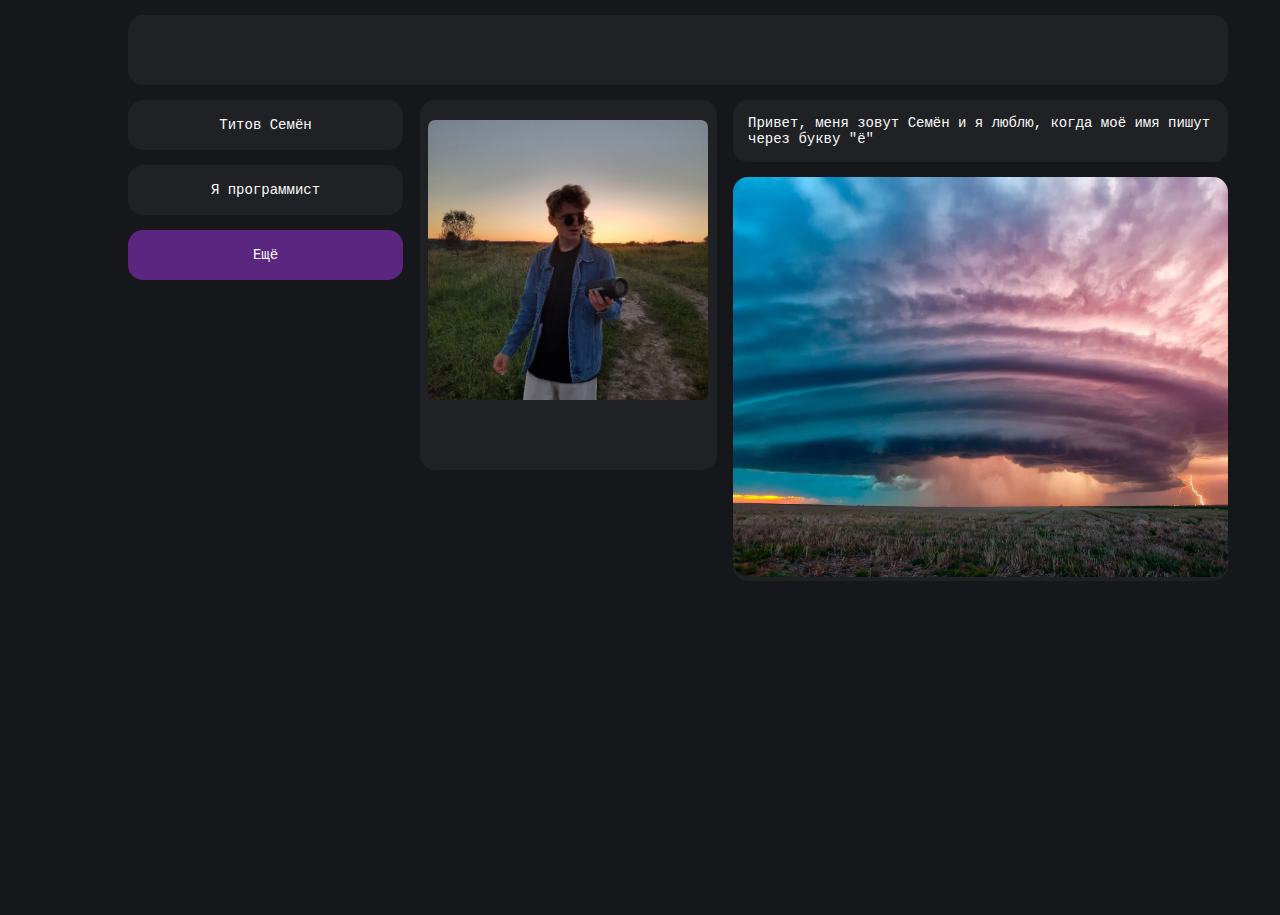
==== index.html @ ec38b3da "Initial commit" ====
<!DOCTYPE html>
<html lang="ru">
<head>
    <meta charset="UTF-8">
    <meta http-equiv="X-UA-Compatible" content="IE=edge">
    <meta name="viewport" content="width=device-width, initial-scale=1.0">
    <title>Titik Universe</title>
    <link rel="stylesheet" href="./style/style.css">
</head>
<body>
    <div class="main">
        <div class="header">
            
        </div>
        <div class="page">
            <div class="left-side">
                <div id="name" class="top-info"><span>Титов Семён</span></div>
                <div id="status" class="top-info"><span>Я программист</span></div>
                <div id="more" class="top-info"><span>Ещё</span></div>
            </div>
            <div class="middle">
                <div id="avatar-container">
                    <img id="avatar" src="./img/avatar.jpg" alt="">
                </div>
            </div>
            <div class="right-side">
                <div class="wall">
                    <div class="post post-text">
                        Привет, меня зовут Семён и я люблю, когда моё имя пишут через букву "ё"
                    </div>
                    <div class="post post-image">
                        <img src="./img/postexample.jpg" alt="">
                    </div>
                </div>
            </div>
        </div>
    </div>    
</body>
</html>
---- style/style.css ----
/* https://colorscheme.ru/#4D11Tw0w0w0w0 */

html, body {
    margin: 0;
    padding: 0;
    outline: none;
    height: 100%;
    font-family: monospace;
}

body{
    background-color: #16171b;
    color: #f9fafa; /* #717276 */
    font-size: 14px;
}
.main {
    width: 80%;
    min-width: 1100px;
    margin: 0px 10%;
}

.header {
    width: 100%;
    height: 70px;
    margin: 15px 0px;
    background-color: #202125;
    border-radius: 15px;
}

.page {
    display: flex;
    flex-direction: row;
    margin-top: 5px;
}

.left-side {
    width: 25%;
}
.top-info {
    width: 100%;
    height: 50px;
    background-color: #202125;
    font-weight: 400;
    margin-bottom: 15px;
    border-radius: 15px;
    display: flex;
    justify-content: center;
    align-items: center;
}
#more {
    background-color: #5B2680;
}

.middle {
    width: 30%;
}
#avatar-container {
    background-color: #202125;
    width: 90%;
    height: 370px;
    margin: 0px auto;
    display: flex;
    justify-content: center;
    border-radius: 15px;
}
#avatar {
    margin-top: 20px;
    width: 280px;
    height: 280px;
    border-radius: 7px;
    object-fit: cover;
}

.right-side {
    width: 45%;
}
.wall {
    width: 100%;
}
.post {
    background-color: #202125;
    border-radius: 15px;
    margin-bottom: 15px;
}
.post-text {
    padding: 15px;
}
.post-image {
    padding: 0px;
}
.post-image img {
    min-height: 400px;
    max-height: 700px;
    width: 100%;
    max-width: 100%;
    border-radius: 15px;
    padding: 0px;
    margin: 0px;
    object-fit: cover;
}

.shadow {
    -webkit-box-shadow: 4px 4px 16px -4px rgba(102, 126, 144, 0.18);
    -moz-box-shadow: 4px 4px 16px -4px rgba(102, 126, 144, 0.18);
    box-shadow: 4px 4px 16px -4px rgba(102, 126, 144, 0.18);
}
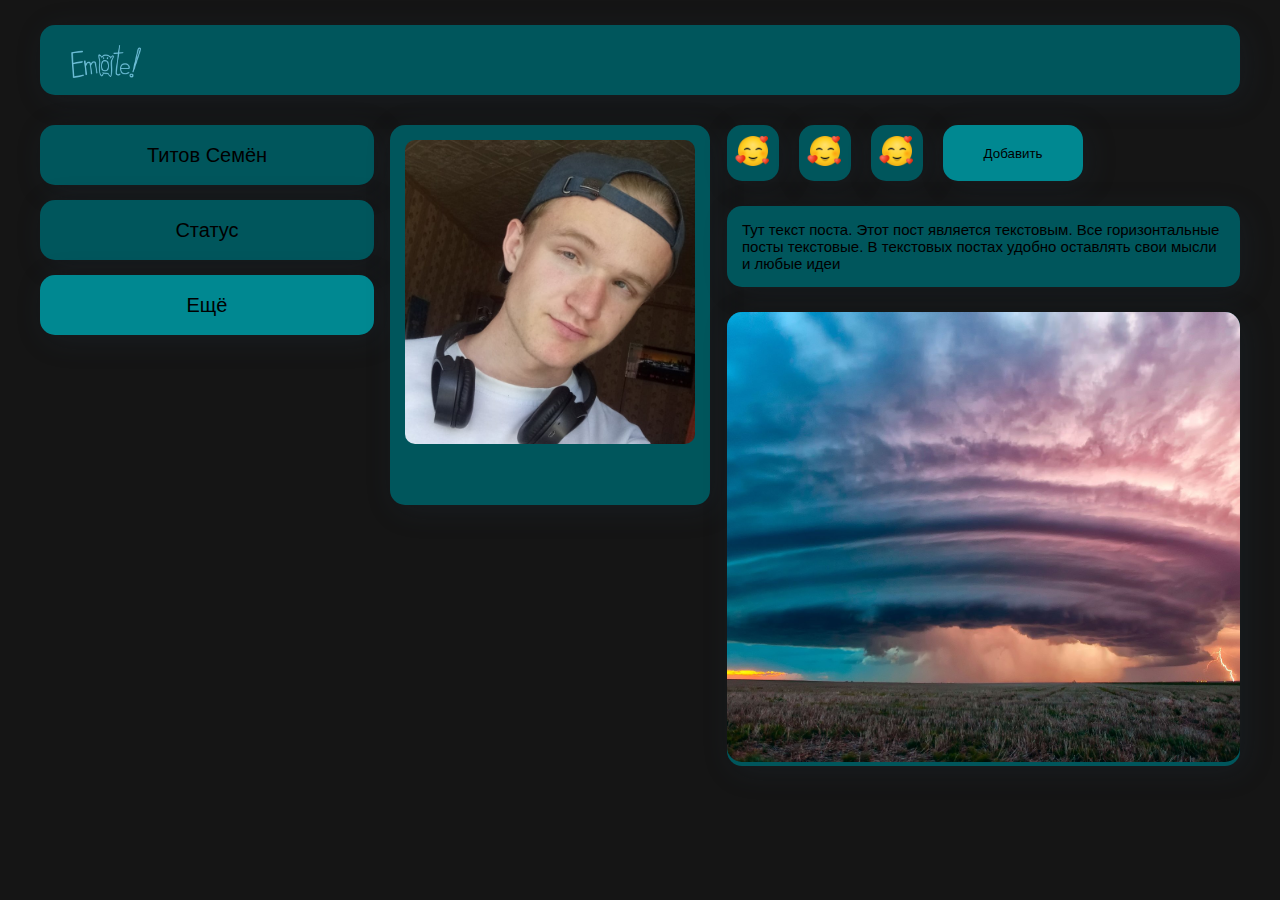
==== commit 969e71d7: "Новая синяя цветовая схема" ====
--- a/index.html
+++ b/index.html
@@ -2,38 +2,68 @@
 <html lang="ru">
 <head>
     <meta charset="UTF-8">
-    <meta http-equiv="X-UA-Compatible" content="IE=edge">
     <meta name="viewport" content="width=device-width, initial-scale=1.0">
-    <title>Titik Universe</title>
-    <link rel="stylesheet" href="./style/style.css">
+    <link rel="stylesheet" type="text/css" href="./style/style.css">
+    <title>Emote</title>
 </head>
 <body>
-    <div class="main">
-        <div class="header">
-            
-        </div>
-        <div class="page">
-            <div class="left-side">
-                <div id="name" class="top-info"><span>Титов Семён</span></div>
-                <div id="status" class="top-info"><span>Я программист</span></div>
-                <div id="more" class="top-info"><span>Ещё</span></div>
+    <section id="main">
+        <header id="header" class="box-radius-white shadow">
+            <div id="logo">
+                <img src="./img/logo.png" alt="LOGO">
             </div>
-            <div class="middle">
-                <div id="avatar-container">
-                    <img id="avatar" src="./img/avatar.jpg" alt="">
+        </header>
+
+        <article id="content-page">
+            <div id="left">
+                <div class="top-info">
+                    <div class="box-radius-white shadow" id="name"><span>Титов Семён</span></div>
+                    <div class="box-radius-white shadow" id="status"><span>Статус</span></div>
+                    <div class="box-radius-white shadow" id="more-top-info"><span>Ещё</span></div>
                 </div>
             </div>
-            <div class="right-side">
-                <div class="wall">
-                    <div class="post post-text">
-                        Привет, меня зовут Семён и я люблю, когда моё имя пишут через букву "ё"
+
+            <div id="center">
+                <div class="avatar-container box-radius-white shadow">
+                    <img src="./img/avatar.jpg" alt="AVTR">
+                </div>
+            </div>
+
+            <div id="right">
+                <div id="right-top-content">
+                    <div class="emote-item-menu">
+                        <div class="emote-item box-radius-white shadow"><img src="./img/icon/hearts-icon.png" alt=""></div>
+                        <div class="emote-item box-radius-white shadow"><img src="./img/icon/hearts-icon.png" alt=""></div>
+                        <div class="emote-item box-radius-white shadow"><img src="./img/icon/hearts-icon.png" alt=""></div>
+                        <button id="add-post-btn" class="main-btn shadow">Добавить</button>
                     </div>
-                    <div class="post post-image">
-                        <img src="./img/postexample.jpg" alt="">
+                    <div class="wall">
+    
+                        <div class="post text-post box-radius-white shadow">
+                            <div class="post-content">
+                                <span>Тут текст поста. Этот пост является текстовым. Все горизонтальные посты текстовые. В текстовых постах удобно оставлять свои мысли и любые идеи</span>
+                            </div>
+                            <!-- <div class="post-option">
+                                <hr>
+                                <img src="./img/icon/like-red.png" alt="LIKE">
+                                <img src="./img/icon/comment-white-oval-bubble.png" alt="COMMENT">
+                            </div> -->
+                        </div>
+    
+                        <div class="post image-post box-radius-white shadow">
+                            <div class="post-content">
+                                <img src="./img/tornado.jpg" alt="">
+                            </div>
+                            <!-- <div class="post-option">
+                                <hr>
+                                <img src="./img/icon/like-red.png" alt="LIKE">
+                                <img src="./img/icon/comment-white-oval-bubble.png" alt="COMMENT">
+                            </div> -->
+                        </div>
                     </div>
                 </div>
             </div>
-        </div>
-    </div>    
+        </article>
+    </section>
 </body>
 </html>--- a/style/style.css
+++ b/style/style.css
@@ -1,106 +1,159 @@
-/* https://colorscheme.ru/#4D11Tw0w0w0w0 */
-
-html, body {
+* {
     margin: 0;
     padding: 0;
+    font-family: Verdana, Helvetica, Arial, Sans-serif;
     outline: none;
-    height: 100%;
-    font-family: monospace;
+}
+body {
+    top: 0;
+    left: 0;
+    right: 0;
+    background-color: #151515;
+}
+.box-radius-white {
+    background-color: #00565c;
+    border-radius: 15px;
+}
+.shadow {
+    -webkit-box-shadow: 5px 5px 30px 0px rgba(34, 60, 80, 0.2);
+    -moz-box-shadow: 5px 5px 30px 0px rgba(34, 60, 80, 0.2);
+    box-shadow: 5px 5px 30px 0px rgba(34, 60, 80, 0.2);
+}
+.main-btn {
+    background-color: #008891;
+    border-radius: 15px;
+    border-style: none;
 }
 
-body{
-    background-color: #16171b;
-    color: #f9fafa; /* #717276 */
-    font-size: 14px;
+#main {
+    width: 70%;
+    margin: 25px auto;
+    min-width: 1200px;
 }
-.main {
-    width: 80%;
-    min-width: 1100px;
-    margin: 0px 10%;
+#header {
+    width: 100%;
+    height: 70px;
+}
+#content-page {
+    margin: 30px 0;
+}
+#left {
+    width: 30%;
+    float: left;
+}
+#center {
+    width: 25%;
+    float: left;
+
+    display: flex;
+    justify-content: center;
+}
+#right {
+    width: 45%;
+    float: right;
 }
 
-.header {
+#logo {
+    display: flex;
+    justify-content: center;
+    width: 130px;
+}
+#logo img {
+    height: 80px;
+}
+
+.top-info div:last-child {
+    background-color: #008891;
+}
+.top-info {
+    width: 90%;
+    /* padding-right: 15px; */
+    float: left;
+    font-size: 20px;
+}
+.top-info div {
+    display: flex;
+    align-items: center;
+    justify-content: center;
+    text-align: center;
     width: 100%;
-    height: 70px;
-    margin: 15px 0px;
-    background-color: #202125;
+    height: 50px;
+    margin-bottom: 15px;
+    padding: 5px;
+}
+
+.avatar-container {
+    width: 100%;
+    min-width: 320px;
+    height: 380px;
+
+    display: flex;
+    align-items: flex-start;
+}
+.avatar-container img {
+    width: 95%;
+    height: 80%;
+    object-fit: cover;
+    border-radius: 10px;
+    margin: 15px 15px;
+}
+
+#right-top-content {
+    width: 95%;
+    float: right;
+}
+
+.emote-item-menu {
+    display: flex;
+    flex-direction: row;
+    justify-content: left;
+    margin-bottom: 25px;
+}
+.emote-item img {
+    width: 40px;
+    height: 40px;
+}
+.emote-item {
+    padding: 6px;
+    margin-right: 20px;
+}
+#add-post-btn {
+    width: 140px;
+}
+
+.wall {
+    display: flex;
+    flex-direction: column;
+    align-items: center;
+}
+.post {
+    width: 100%;
+    margin-bottom: 25px;
+}
+
+.text-post .post-content {
+    padding: 15px;
+    min-height: 50px;
+    font-size: 15px;
+}
+.image-post .post-content {
+    width: 100%;
+    min-height: 450px;
+}
+.image-post .post-content img:first-child {
+    width: 100%;
+    height: 100%;
+    min-height: 450px;
+    max-height: 700px;
+    object-fit: cover;
     border-radius: 15px;
 }
 
-.page {
-    display: flex;
-    flex-direction: row;
-    margin-top: 5px;
+.post-option>img {
+    margin-left: 15px;
 }
-
-.left-side {
-    width: 25%;
-}
-.top-info {
-    width: 100%;
-    height: 50px;
-    background-color: #202125;
-    font-weight: 400;
-    margin-bottom: 15px;
-    border-radius: 15px;
-    display: flex;
-    justify-content: center;
-    align-items: center;
-}
-#more {
-    background-color: #5B2680;
-}
-
-.middle {
-    width: 30%;
-}
-#avatar-container {
-    background-color: #202125;
-    width: 90%;
-    height: 370px;
-    margin: 0px auto;
-    display: flex;
-    justify-content: center;
-    border-radius: 15px;
-}
-#avatar {
-    margin-top: 20px;
-    width: 280px;
-    height: 280px;
-    border-radius: 7px;
-    object-fit: cover;
-}
-
-.right-side {
-    width: 45%;
-}
-.wall {
-    width: 100%;
-}
-.post {
-    background-color: #202125;
-    border-radius: 15px;
-    margin-bottom: 15px;
-}
-.post-text {
-    padding: 15px;
-}
-.post-image {
-    padding: 0px;
-}
-.post-image img {
-    min-height: 400px;
-    max-height: 700px;
-    width: 100%;
-    max-width: 100%;
-    border-radius: 15px;
-    padding: 0px;
-    margin: 0px;
-    object-fit: cover;
-}
-
-.shadow {
-    -webkit-box-shadow: 4px 4px 16px -4px rgba(102, 126, 144, 0.18);
-    -moz-box-shadow: 4px 4px 16px -4px rgba(102, 126, 144, 0.18);
-    box-shadow: 4px 4px 16px -4px rgba(102, 126, 144, 0.18);
+.post-option img {
+    height: 30px;
+    width: 30px;
+    padding: 8px 0px 8px 15px;
 }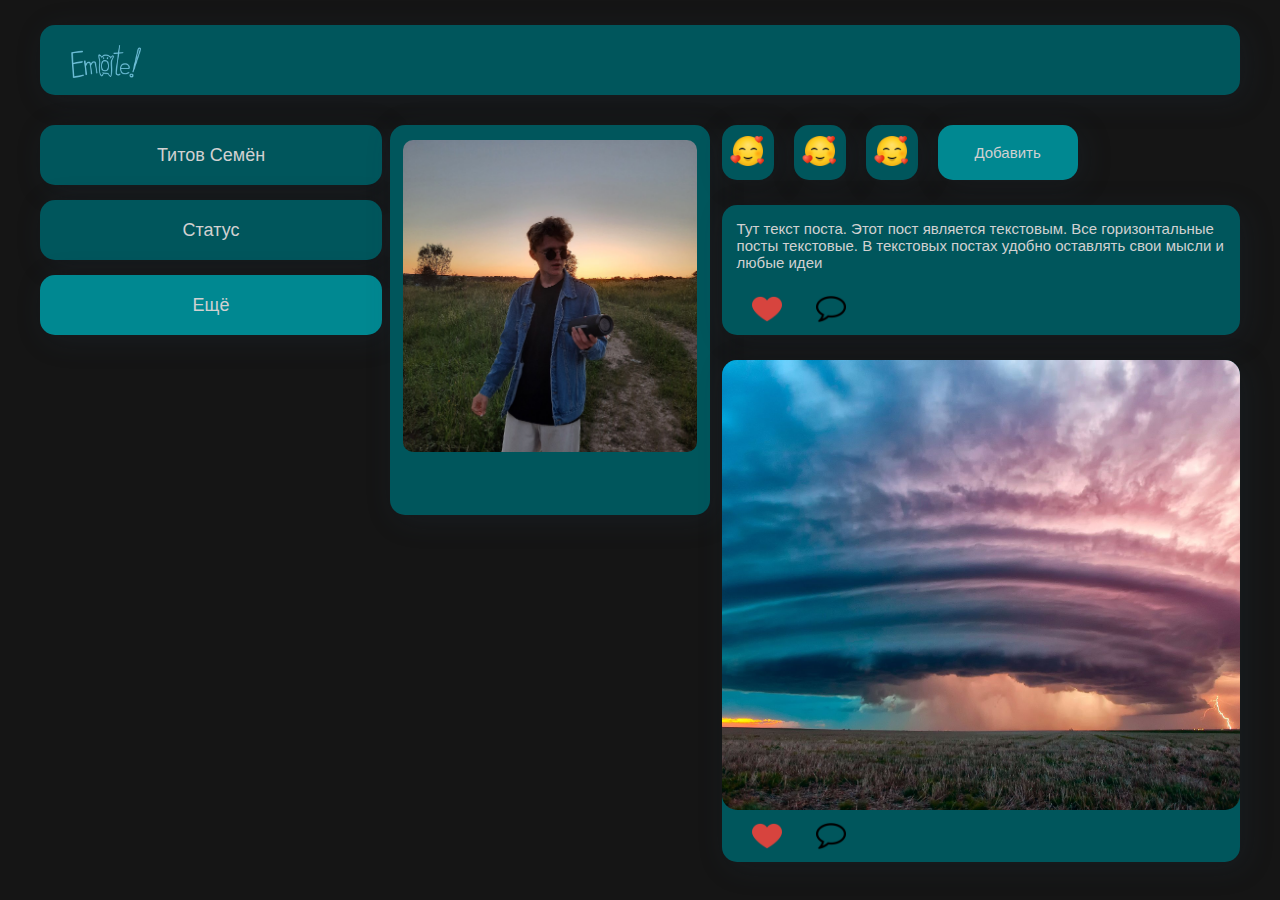
==== commit 3697b755: "Поправил кнопки и начал кнопки под аватаркой" ====
--- a/index.html
+++ b/index.html
@@ -17,24 +17,27 @@
         <article id="content-page">
             <div id="left">
                 <div class="top-info">
-                    <div class="box-radius-white shadow" id="name"><span>Титов Семён</span></div>
-                    <div class="box-radius-white shadow" id="status"><span>Статус</span></div>
-                    <div class="box-radius-white shadow" id="more-top-info"><span>Ещё</span></div>
+                    <div class="box-radius-white shadow top-info-element" id="name"><span>Титов Семён</span></div>
+                    <div class="box-radius-white shadow top-info-element" id="status"><span>Статус</span></div>
+                    <button class="box-radius-white shadow top-info-element main-btn" id="more-top-info"><span>Ещё</span></button>
                 </div>
             </div>
 
             <div id="center">
                 <div class="avatar-container box-radius-white shadow">
                     <img src="./img/avatar.jpg" alt="AVTR">
+                    <div class="avatar-bottom-option">
+                        
+                    </div>
                 </div>
             </div>
 
             <div id="right">
                 <div id="right-top-content">
                     <div class="emote-item-menu">
-                        <div class="emote-item box-radius-white shadow"><img src="./img/icon/hearts-icon.png" alt=""></div>
-                        <div class="emote-item box-radius-white shadow"><img src="./img/icon/hearts-icon.png" alt=""></div>
-                        <div class="emote-item box-radius-white shadow"><img src="./img/icon/hearts-icon.png" alt=""></div>
+                        <button class="emote-item box-radius-white shadow main-btn"><img src="./img/icon/hearts-icon.png" alt=""></button>
+                        <button class="emote-item box-radius-white shadow main-btn"><img src="./img/icon/hearts-icon.png" alt=""></button>
+                        <button class="emote-item box-radius-white shadow main-btn"><img src="./img/icon/hearts-icon.png" alt=""></button>
                         <button id="add-post-btn" class="main-btn shadow">Добавить</button>
                     </div>
                     <div class="wall">
@@ -43,22 +46,22 @@
                             <div class="post-content">
                                 <span>Тут текст поста. Этот пост является текстовым. Все горизонтальные посты текстовые. В текстовых постах удобно оставлять свои мысли и любые идеи</span>
                             </div>
-                            <!-- <div class="post-option">
-                                <hr>
+                            <div class="post-option">
+                                <!-- <hr> -->
                                 <img src="./img/icon/like-red.png" alt="LIKE">
                                 <img src="./img/icon/comment-white-oval-bubble.png" alt="COMMENT">
-                            </div> -->
+                            </div>
                         </div>
     
                         <div class="post image-post box-radius-white shadow">
                             <div class="post-content">
                                 <img src="./img/tornado.jpg" alt="">
                             </div>
-                            <!-- <div class="post-option">
-                                <hr>
+                            <div class="post-option">
+                                <!-- <hr> -->
                                 <img src="./img/icon/like-red.png" alt="LIKE">
                                 <img src="./img/icon/comment-white-oval-bubble.png" alt="COMMENT">
-                            </div> -->
+                            </div>
                         </div>
                     </div>
                 </div>
--- a/style/style.css
+++ b/style/style.css
@@ -2,7 +2,9 @@
     margin: 0;
     padding: 0;
     font-family: Verdana, Helvetica, Arial, Sans-serif;
+    font-size: 15px;
     outline: none;
+    color: rgb(209, 209, 209);
 }
 body {
     top: 0;
@@ -23,6 +25,11 @@
     background-color: #008891;
     border-radius: 15px;
     border-style: none;
+    transition: all 300ms ease; 
+}
+.main-btn:hover {
+    background-color: #151515;
+    border: 3px solid #008891;
 }
 
 #main {
@@ -66,40 +73,47 @@
     background-color: #008891;
 }
 .top-info {
-    width: 90%;
+    width: 95%;
     /* padding-right: 15px; */
     float: left;
-    font-size: 20px;
 }
-.top-info div {
+.top-info .top-info-element {
     display: flex;
     align-items: center;
     justify-content: center;
     text-align: center;
     width: 100%;
-    height: 50px;
+    height: 60px;
     margin-bottom: 15px;
-    padding: 5px;
+}
+.top-info .top-info-element span {
+    font-size: 18px;
+    font-weight: 500;
 }
 
 .avatar-container {
     width: 100%;
     min-width: 320px;
-    height: 380px;
+    height: 390px;
 
     display: flex;
-    align-items: flex-start;
+    flex-direction: column;
+    align-items: center;
 }
 .avatar-container img {
-    width: 95%;
+    width: 92%;
     height: 80%;
     object-fit: cover;
     border-radius: 10px;
-    margin: 15px 15px;
+    margin: 15px 0px;
+}
+.avatar-container .avatar-bottom-option {
+    width: 100%;
+    height: 50px;
 }
 
 #right-top-content {
-    width: 95%;
+    width: 96%;
     float: right;
 }
 
@@ -116,6 +130,7 @@
 .emote-item {
     padding: 6px;
     margin-right: 20px;
+    background-color: #00565c;
 }
 #add-post-btn {
     width: 140px;
@@ -134,7 +149,6 @@
 .text-post .post-content {
     padding: 15px;
     min-height: 50px;
-    font-size: 15px;
 }
 .image-post .post-content {
     width: 100%;
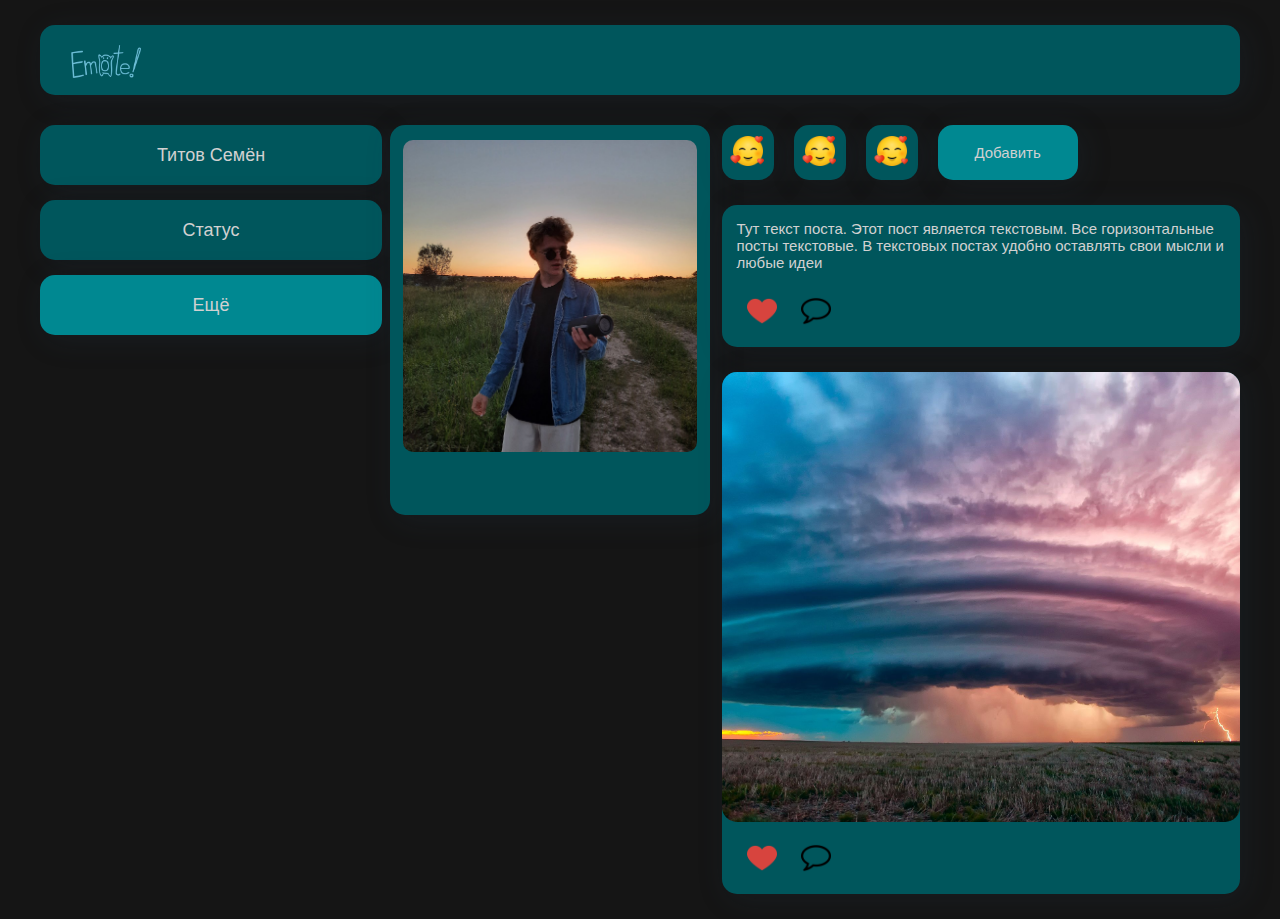
==== commit aa611d42: "Пофиксил кнопки и добавил лайки и комменты кнопки" ====
--- a/index.html
+++ b/index.html
@@ -1,72 +1,79 @@
 <!DOCTYPE html>
 <html lang="ru">
+
 <head>
-    <meta charset="UTF-8">
-    <meta name="viewport" content="width=device-width, initial-scale=1.0">
-    <link rel="stylesheet" type="text/css" href="./style/style.css">
-    <title>Emote</title>
+  <meta charset="UTF-8">
+  <meta name="viewport" content="width=device-width, initial-scale=1.0">
+  <link rel="stylesheet" type="text/css" href="./style/style.css">
+  <title>Emote</title>
 </head>
+
 <body>
-    <section id="main">
-        <header id="header" class="box-radius-white shadow">
-            <div id="logo">
-                <img src="./img/logo.png" alt="LOGO">
-            </div>
-        </header>
+  <section id="main">
+    <header id="header" class="box-radius-white shadow">
+      <div id="logo">
+        <img src="./img/logo.png" alt="LOGO">
+      </div>
+    </header>
 
-        <article id="content-page">
-            <div id="left">
-                <div class="top-info">
-                    <div class="box-radius-white shadow top-info-element" id="name"><span>Титов Семён</span></div>
-                    <div class="box-radius-white shadow top-info-element" id="status"><span>Статус</span></div>
-                    <button class="box-radius-white shadow top-info-element main-btn" id="more-top-info"><span>Ещё</span></button>
-                </div>
+    <article id="content-page">
+      <div id="left">
+        <div class="top-info">
+          <div class="box-radius-white shadow top-info-element" id="name"><span>Титов Семён</span></div>
+          <div class="box-radius-white shadow top-info-element" id="status"><span>Статус</span></div>
+          <button class="box-radius-white shadow top-info-element main-btn" id="more-top-info"><span>Ещё</span></button>
+        </div>
+      </div>
+
+      <div id="center">
+        <div class="avatar-container box-radius-white shadow">
+          <img src="./img/avatar.jpg" alt="AVTR">
+          <div class="avatar-bottom-option">
+
+          </div>
+        </div>
+      </div>
+
+      <div id="right">
+        <div id="right-top-content">
+          <div class="emote-item-menu">
+            <button class="emote-item box-radius-white shadow main-btn"><img src="./img/icon/hearts-icon.png"
+                alt=""></button>
+            <button class="emote-item box-radius-white shadow main-btn"><img src="./img/icon/hearts-icon.png"
+                alt=""></button>
+            <button class="emote-item box-radius-white shadow main-btn"><img src="./img/icon/hearts-icon.png"
+                alt=""></button>
+            <button id="add-post-btn" class="main-btn shadow">Добавить</button>
+          </div>
+          <div class="wall">
+
+            <div class="post text-post box-radius-white shadow">
+              <div class="post-content">
+                <span>Тут текст поста. Этот пост является текстовым. Все горизонтальные посты текстовые. В текстовых
+                  постах удобно оставлять свои мысли и любые идеи</span>
+              </div>
+              <div class="post-option">
+                <!-- <hr> -->
+                <button class="post-option-btn"><img src="./img/icon/like-red.png" alt="LIKE"></button>
+                <button class="post-option-btn"><img src="./img/icon/comment-white-oval-bubble.png" alt="COMMENT"></button>
+              </div>
             </div>
 
-            <div id="center">
-                <div class="avatar-container box-radius-white shadow">
-                    <img src="./img/avatar.jpg" alt="AVTR">
-                    <div class="avatar-bottom-option">
-                        
-                    </div>
-                </div>
+            <div class="post image-post box-radius-white shadow">
+              <div class="post-content">
+                <img src="./img/tornado.jpg" alt="">
+              </div>
+              <div class="post-option">
+                <!-- <hr> -->
+                <button class="post-option-btn"><img src="./img/icon/like-red.png" alt="LIKE"></button>
+                <button class="post-option-btn"><img src="./img/icon/comment-white-oval-bubble.png" alt="COMMENT"></button>
+              </div>
             </div>
+          </div>
+        </div>
+      </div>
+    </article>
+  </section>
+</body>
 
-            <div id="right">
-                <div id="right-top-content">
-                    <div class="emote-item-menu">
-                        <button class="emote-item box-radius-white shadow main-btn"><img src="./img/icon/hearts-icon.png" alt=""></button>
-                        <button class="emote-item box-radius-white shadow main-btn"><img src="./img/icon/hearts-icon.png" alt=""></button>
-                        <button class="emote-item box-radius-white shadow main-btn"><img src="./img/icon/hearts-icon.png" alt=""></button>
-                        <button id="add-post-btn" class="main-btn shadow">Добавить</button>
-                    </div>
-                    <div class="wall">
-    
-                        <div class="post text-post box-radius-white shadow">
-                            <div class="post-content">
-                                <span>Тут текст поста. Этот пост является текстовым. Все горизонтальные посты текстовые. В текстовых постах удобно оставлять свои мысли и любые идеи</span>
-                            </div>
-                            <div class="post-option">
-                                <!-- <hr> -->
-                                <img src="./img/icon/like-red.png" alt="LIKE">
-                                <img src="./img/icon/comment-white-oval-bubble.png" alt="COMMENT">
-                            </div>
-                        </div>
-    
-                        <div class="post image-post box-radius-white shadow">
-                            <div class="post-content">
-                                <img src="./img/tornado.jpg" alt="">
-                            </div>
-                            <div class="post-option">
-                                <!-- <hr> -->
-                                <img src="./img/icon/like-red.png" alt="LIKE">
-                                <img src="./img/icon/comment-white-oval-bubble.png" alt="COMMENT">
-                            </div>
-                        </div>
-                    </div>
-                </div>
-            </div>
-        </article>
-    </section>
-</body>
 </html>--- a/style/style.css
+++ b/style/style.css
@@ -25,11 +25,25 @@
     background-color: #008891;
     border-radius: 15px;
     border-style: none;
+}
+.main-btn:hover {
+    transition: all 300ms ease; 
+    background-color: #151515;
+    border: 3px solid #008891;
+}
+/* .main-btn:not(:hover) {
+    transition: all 700ms ease; 
+    background-color: #151515;
+    border: 3px solid #008891;
+} */
+.post-option-btn {
+    background-color: transparent;
+    border-radius: 15px;
+    border-style: none;
     transition: all 300ms ease; 
 }
-.main-btn:hover {
-    background-color: #151515;
-    border: 3px solid #008891;
+.post-option-btn:hover {
+    background-color: #008891;
 }
 
 #main {
@@ -163,11 +177,17 @@
     border-radius: 15px;
 }
 
-.post-option>img {
+.text-post .post-option {
+    margin-bottom: 8px;
+}
+.image-post .post-option {
+    margin: 8px 0px;
+}
+.post .post-option {
     margin-left: 15px;
 }
-.post-option img {
+.post-option button img {
     height: 30px;
     width: 30px;
-    padding: 8px 0px 8px 15px;
+    padding: 10px;
 }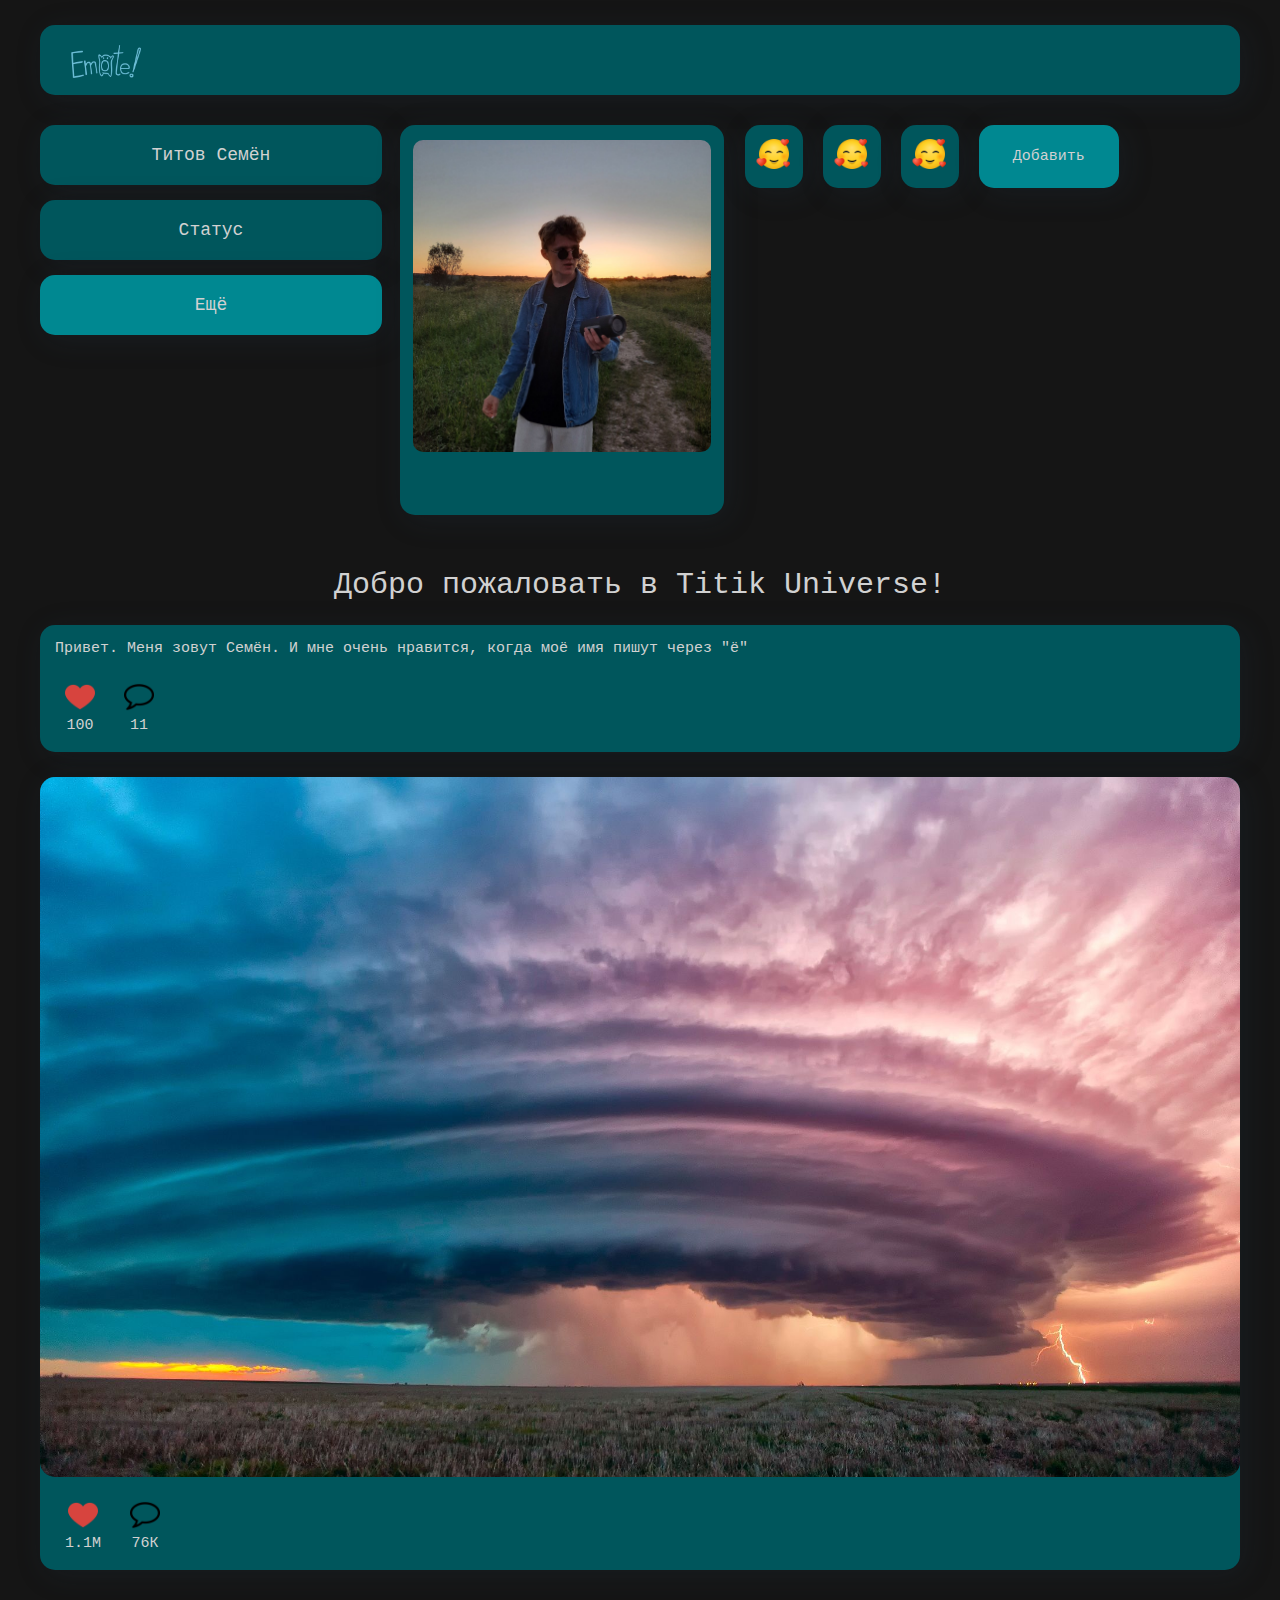
==== commit c5df4446: "Переместил стену вниз и поправил много отступов" ====
--- a/index.html
+++ b/index.html
@@ -16,7 +16,7 @@
       </div>
     </header>
 
-    <article id="content-page">
+    <article id="profile-box">
       <div id="left">
         <div class="top-info">
           <div class="box-radius-white shadow top-info-element" id="name"><span>Титов Семён</span></div>
@@ -45,30 +45,54 @@
                 alt=""></button>
             <button id="add-post-btn" class="main-btn shadow">Добавить</button>
           </div>
-          <div class="wall">
+          
+        </div>
+      </div>
+    </article>
 
-            <div class="post text-post box-radius-white shadow">
-              <div class="post-content">
-                <span>Тут текст поста. Этот пост является текстовым. Все горизонтальные посты текстовые. В текстовых
-                  постах удобно оставлять свои мысли и любые идеи</span>
-              </div>
-              <div class="post-option">
-                <!-- <hr> -->
-                <button class="post-option-btn"><img src="./img/icon/like-red.png" alt="LIKE"></button>
-                <button class="post-option-btn"><img src="./img/icon/comment-white-oval-bubble.png" alt="COMMENT"></button>
-              </div>
-            </div>
+    <article id="content-box-header">
+      <span>Добро пожаловать в Titik Universe!</span>
+    </article>
 
-            <div class="post image-post box-radius-white shadow">
-              <div class="post-content">
-                <img src="./img/tornado.jpg" alt="">
-              </div>
-              <div class="post-option">
-                <!-- <hr> -->
-                <button class="post-option-btn"><img src="./img/icon/like-red.png" alt="LIKE"></button>
-                <button class="post-option-btn"><img src="./img/icon/comment-white-oval-bubble.png" alt="COMMENT"></button>
-              </div>
-            </div>
+    <article id="content-box">
+      <div class="wall">
+
+        <div class="post text-post box-radius-white shadow">
+          <div class="post-content">
+            <span>Привет. Меня зовут Семён. И мне очень нравится, когда моё имя пишут через "ё"</span>
+          </div>
+          <div class="post-option">
+            <!-- <hr> -->
+            <button class="post-option-btn">
+              <img src="./img/icon/like-red.png" alt="LIKE">
+              <br>
+              <span>100</span>
+            </button>
+            <button class="post-option-btn">
+              <img src="./img/icon/comment-white-oval-bubble.png" alt="COMMENT">
+              <br>
+              <span>11</span>
+            </button>
+          </div>
+        </div>
+        
+
+        <div class="post image-post box-radius-white shadow">
+          <div class="post-content">
+            <img src="./img/tornado.jpg" alt="">
+          </div>
+          <div class="post-option">
+            <!-- <hr> -->
+            <button class="post-option-btn">
+              <img src="./img/icon/like-red.png" alt="LIKE">
+              <br>
+              <span>1.1М</span>
+            </button>
+            <button class="post-option-btn">
+              <img src="./img/icon/comment-white-oval-bubble.png" alt="COMMENT">
+              <br>
+              <span>76К</span>
+            </button>
           </div>
         </div>
       </div>
--- a/style/style.css
+++ b/style/style.css
@@ -1,7 +1,7 @@
 * {
     margin: 0;
     padding: 0;
-    font-family: Verdana, Helvetica, Arial, Sans-serif;
+    font-family: monospace;
     font-size: 15px;
     outline: none;
     color: rgb(209, 209, 209);
@@ -24,18 +24,16 @@
 .main-btn {
     background-color: #008891;
     border-radius: 15px;
-    border-style: none;
+    border: 3px solid transparent;
+    transition: all 300ms ease;
+    -webkit-transition: all 300ms ease;
+    -moz-transition: all 300ms ease;
+    -o-transition: all 300ms ease;
 }
 .main-btn:hover {
-    transition: all 300ms ease; 
     background-color: #151515;
     border: 3px solid #008891;
 }
-/* .main-btn:not(:hover) {
-    transition: all 700ms ease; 
-    background-color: #151515;
-    border: 3px solid #008891;
-} */
 .post-option-btn {
     background-color: transparent;
     border-radius: 15px;
@@ -55,23 +53,36 @@
     width: 100%;
     height: 70px;
 }
-#content-page {
+#profile-box {
     margin: 30px 0;
+    display: flex;
+    flex-direction: row;;
 }
 #left {
     width: 30%;
-    float: left;
 }
 #center {
-    width: 25%;
-    float: left;
+    width: 27%;
 
     display: flex;
     justify-content: center;
 }
 #right {
-    width: 45%;
-    float: right;
+    width: 43%;
+}
+#content-box-header {
+    width: 100%;
+    height: 50px;
+    padding: 15px 0px;
+    display: flex;
+    justify-content: center;
+    align-items: center;
+}
+#content-box-header span {
+    font-size: 30px;
+}
+#content-box {
+
 }
 
 #logo {
@@ -107,7 +118,6 @@
 
 .avatar-container {
     width: 100%;
-    min-width: 320px;
     height: 390px;
 
     display: flex;
@@ -162,7 +172,7 @@
 
 .text-post .post-content {
     padding: 15px;
-    min-height: 50px;
+    /* min-height: 50px; */
 }
 .image-post .post-content {
     width: 100%;
@@ -186,8 +196,14 @@
 .post .post-option {
     margin-left: 15px;
 }
+.post-option button {
+    padding: 10px;
+}
 .post-option button img {
     height: 30px;
     width: 30px;
-    padding: 10px;
+}
+.post-option button br {
+    display: block;
+    content: "";
 }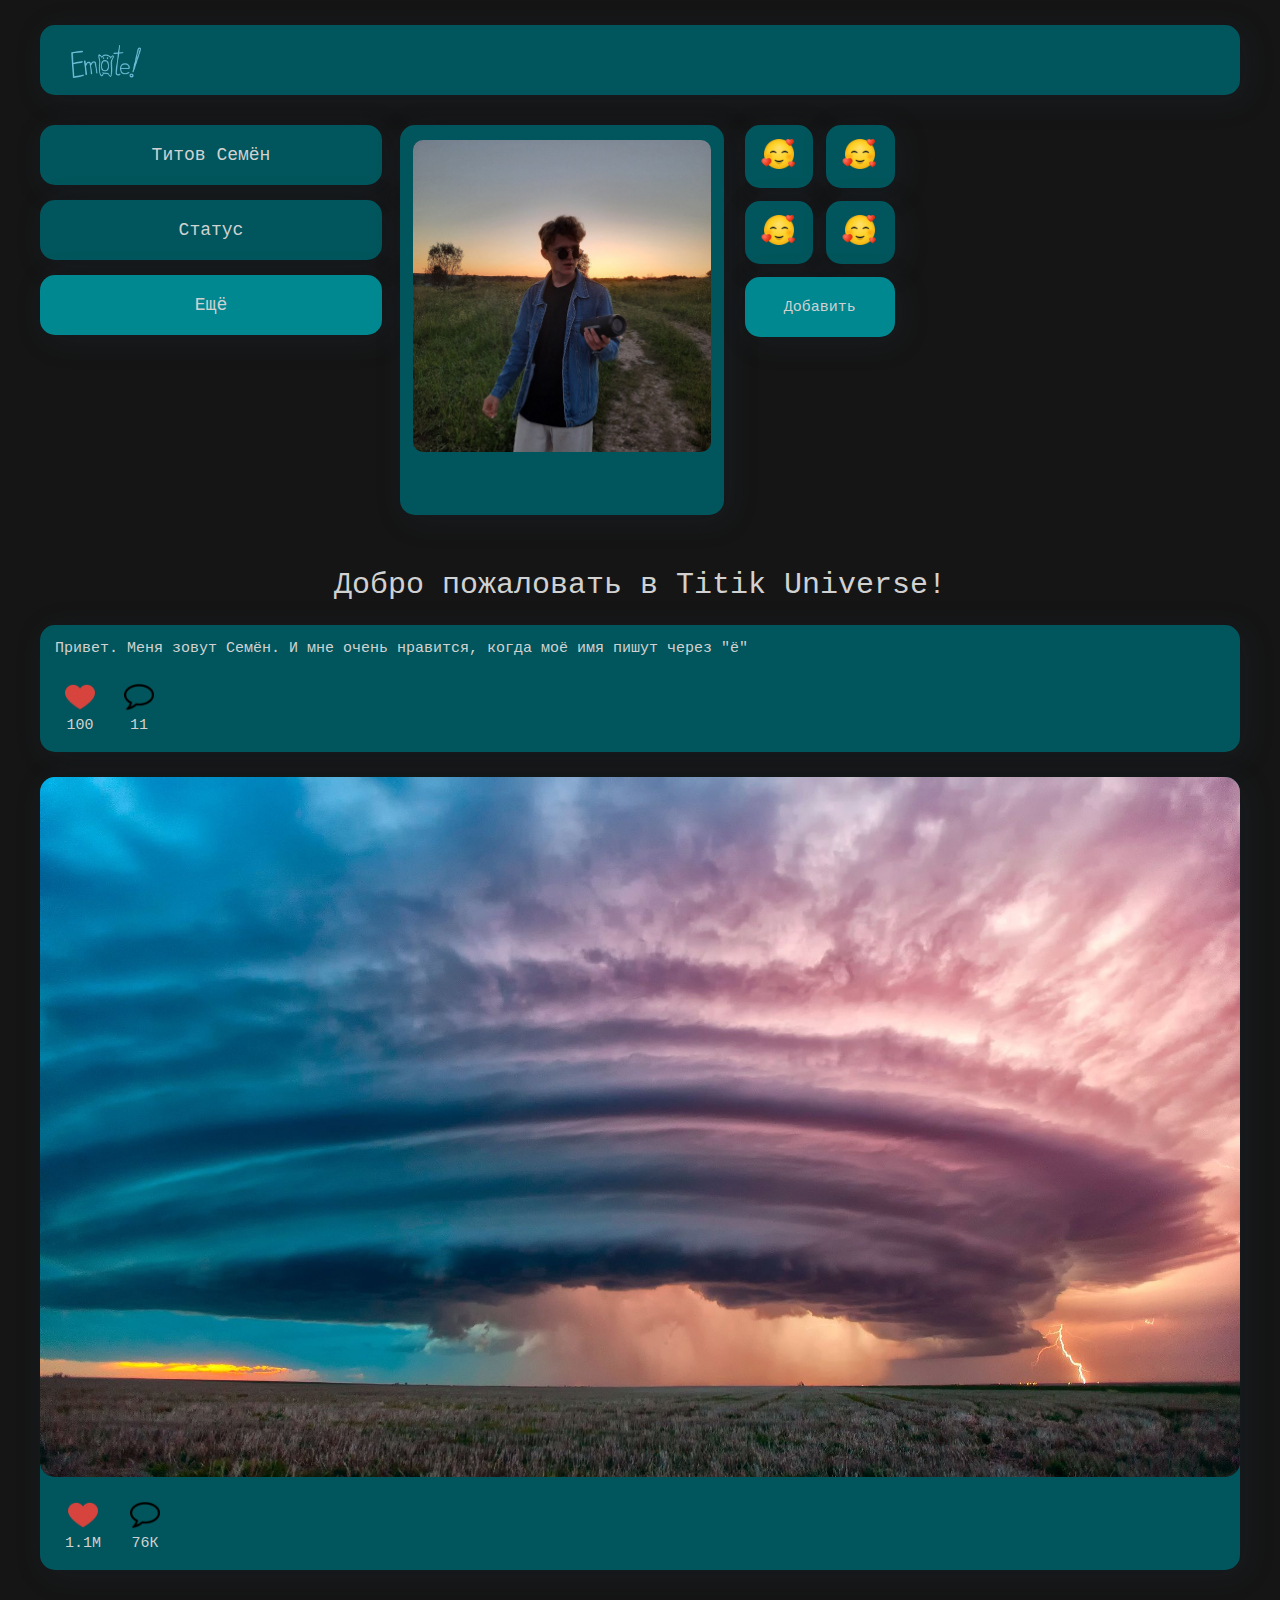
==== commit 382b1797: "Поменял правую часть профиля: добавил Grid" ====
--- a/index.html
+++ b/index.html
@@ -37,15 +37,16 @@
       <div id="right">
         <div id="right-top-content">
           <div class="emote-item-menu">
-            <button class="emote-item box-radius-white shadow main-btn"><img src="./img/icon/hearts-icon.png"
+            <button id="emote-item-1" class="emote-item box-radius-white shadow main-btn"><img src="./img/icon/hearts-icon.png"
                 alt=""></button>
-            <button class="emote-item box-radius-white shadow main-btn"><img src="./img/icon/hearts-icon.png"
+            <button id="emote-item-2" class="emote-item box-radius-white shadow main-btn"><img src="./img/icon/hearts-icon.png"
                 alt=""></button>
-            <button class="emote-item box-radius-white shadow main-btn"><img src="./img/icon/hearts-icon.png"
+            <button id="emote-item-3" class="emote-item box-radius-white shadow main-btn"><img src="./img/icon/hearts-icon.png"
                 alt=""></button>
+            <button id="emote-item-4" class="emote-item box-radius-white shadow main-btn"><img src="./img/icon/hearts-icon.png"
+              alt=""></button>
             <button id="add-post-btn" class="main-btn shadow">Добавить</button>
           </div>
-          
         </div>
       </div>
     </article>
--- a/style/style.css
+++ b/style/style.css
@@ -142,10 +142,32 @@
 }
 
 .emote-item-menu {
-    display: flex;
-    flex-direction: row;
-    justify-content: left;
-    margin-bottom: 25px;
+    display: grid;
+    gap: 13px;
+    width: 150px;
+    height: 150px;
+    margin-bottom: 15px;
+    grid-template-areas:
+    "A   B"
+    "C   D"
+    "E   E";
+}
+#emote-item-1 {
+    grid-area: A;
+}
+#emote-item-2 {
+    grid-area: B;
+}
+#emote-item-3 {
+    grid-area: C;
+}
+#emote-item-4 {
+    grid-area: D;
+}
+#add-post-btn {
+    grid-area: E;
+    width: 150px;
+    height: 60px;
 }
 .emote-item img {
     width: 40px;
@@ -153,11 +175,8 @@
 }
 .emote-item {
     padding: 6px;
-    margin-right: 20px;
+    /* margin-right: 20px; */
     background-color: #00565c;
-}
-#add-post-btn {
-    width: 140px;
 }
 
 .wall {
